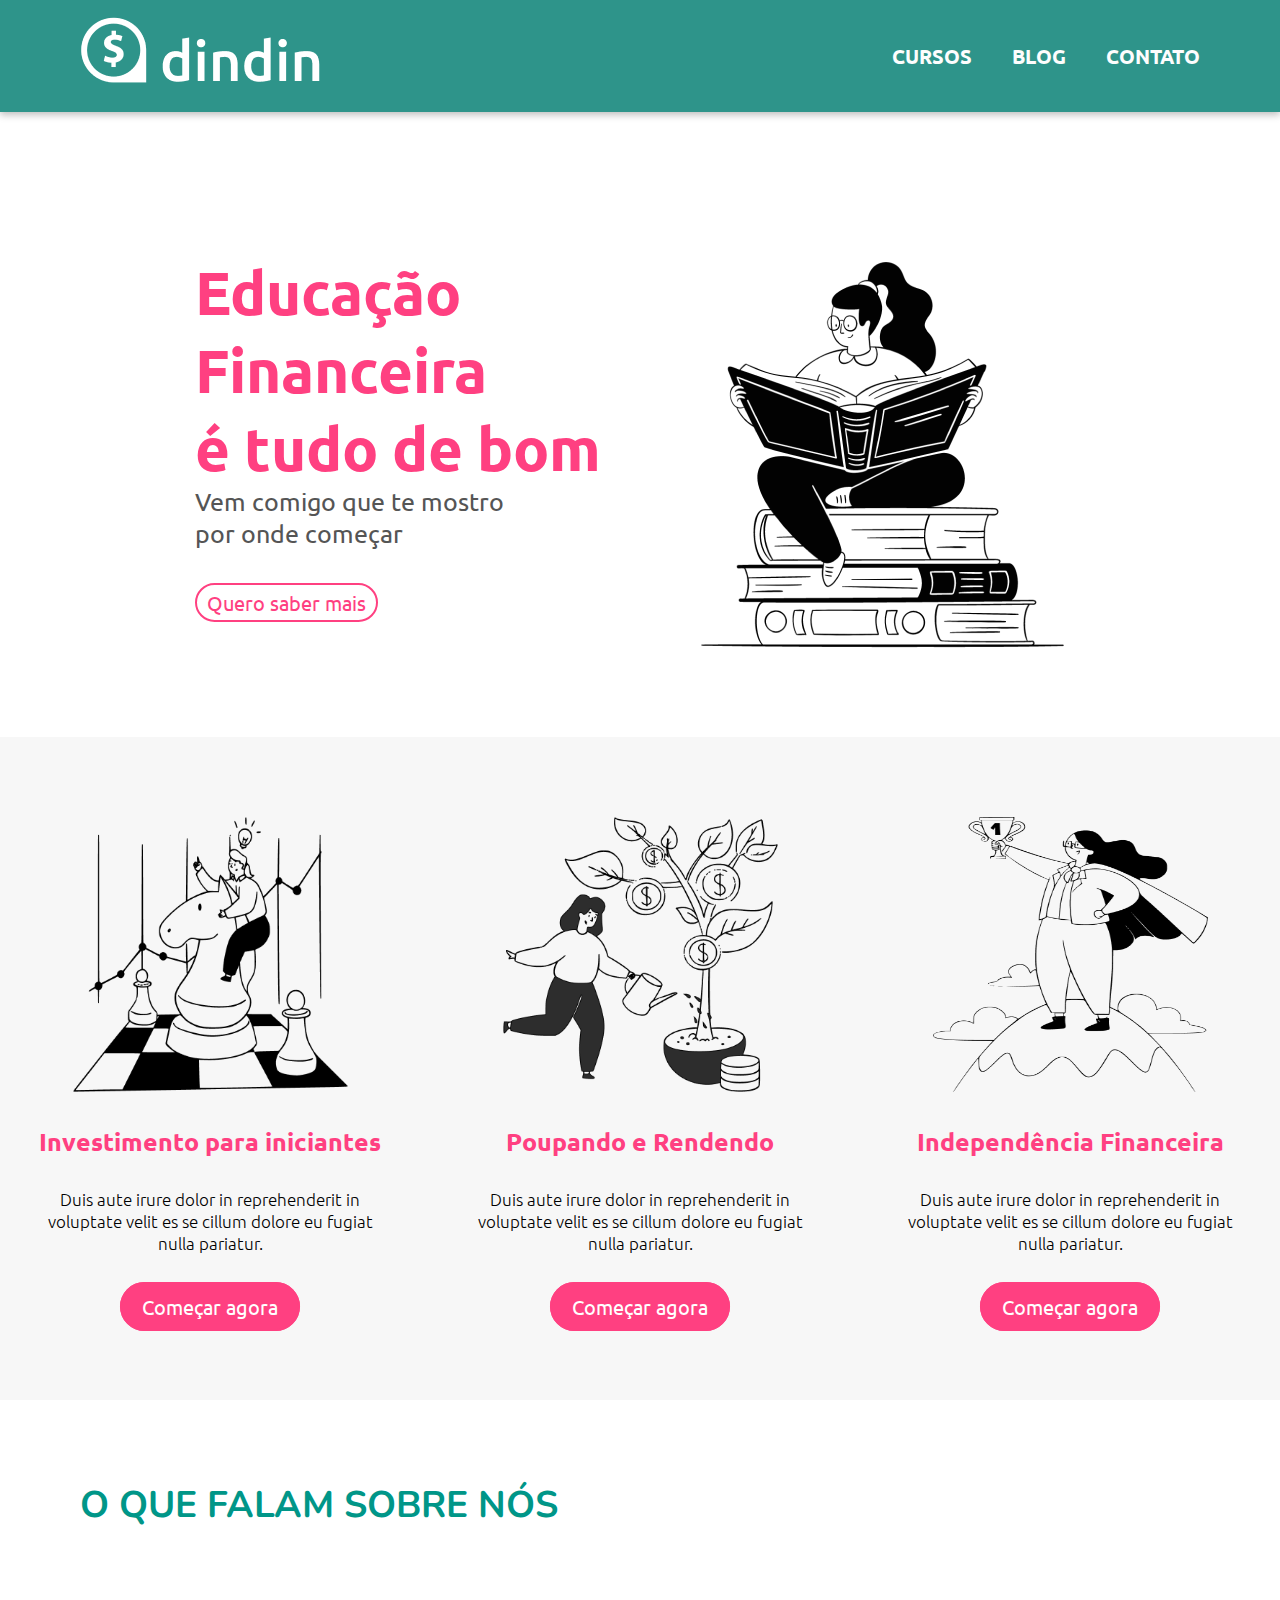
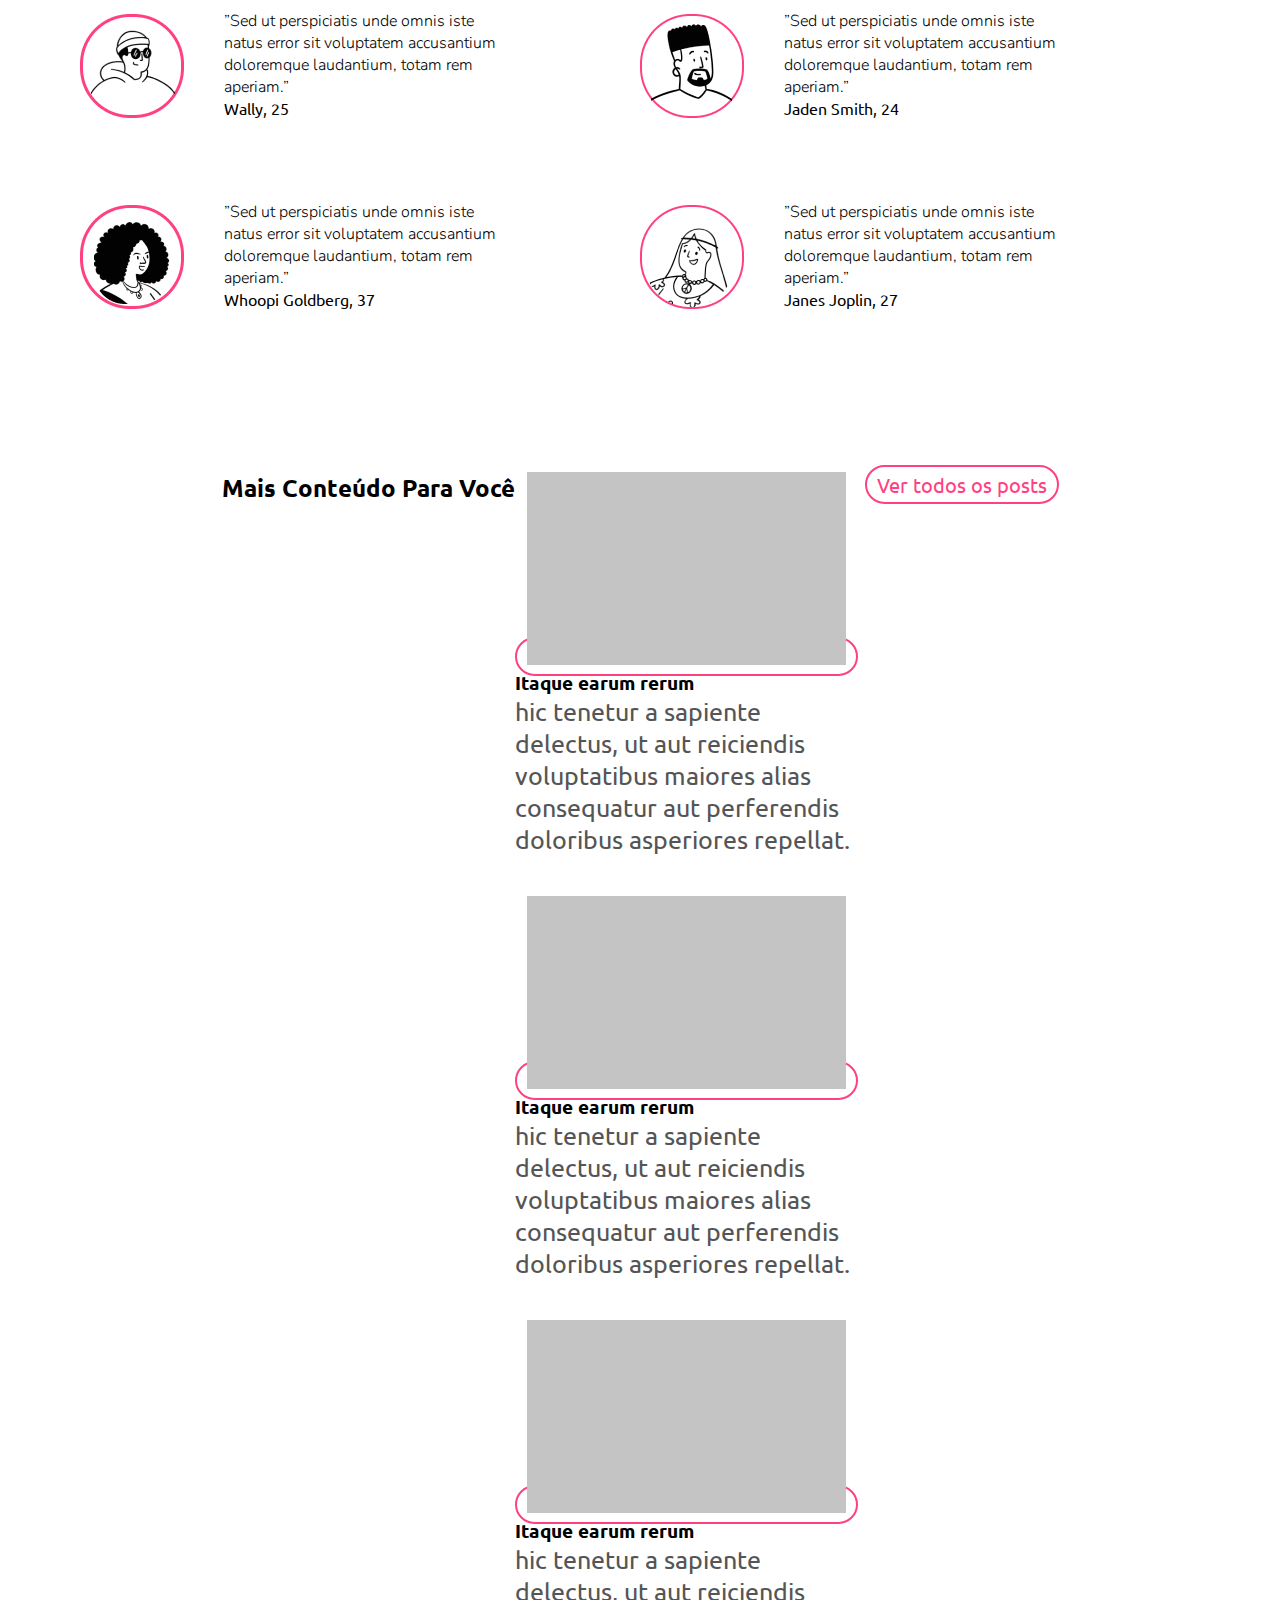
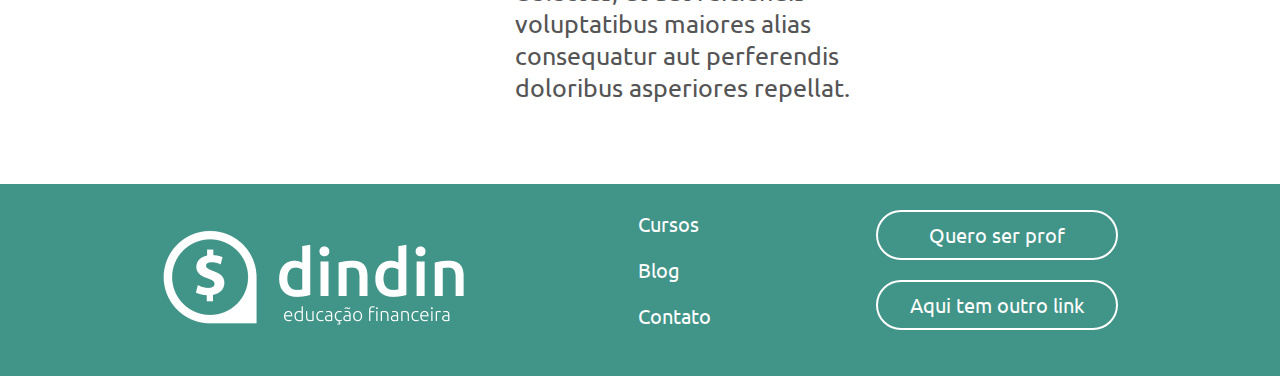
==== index.html @ 3af28dea "contatos feito sem responsividade" ====
<!DOCTYPE html>
<html lang="pt-BR">

<head>
  <meta charset="UTF-8">
  <meta http-equiv="X-UA-Compatible" content="IE=edge">
  <meta name="viewport" content="width=device-width, initial-scale=1.0">
  <link rel="stylesheet" href="/styles/style.css">
  <title>DINDIN</title>
</head>

<body>
  <header class="header-dindin">
    <div>
      <a href="index.html"><img class="logo" src="/images/logo-header.png" alt="DINDIN header logo" /></a>
    </div>

    <div>
      <nav class="navegacao">
        <a href="/cursos.html" class="nav-link">CURSOS</a>
        <a href="/blog.html" class="nav-link">BLOG</a>
        <a href="/contato.html" class="nav-link">CONTATO</a>
      </nav>
    </div>
  </header>

  <main class="wrapper-main">
    <section class="container">
      <div>
        <h1>Educação Financeira<br />é tudo de bom</h1>
        <p>Vem comigo que te mostro por onde começar</p>
        <a href="/cursos.html" class="button">Quero saber mais</a>
      </div>

      <img class="ilustra" src="/images/ilustra-blog.png" alt="Imagem do banner" />
    </section>

    <section class="comecar-agora">
      <div>
        <img src="/images/ilustra-poupando.png" alt="investimento para iniciantes">
        <h3>Investimento para iniciantes</h3>
        <p>Duis aute irure dolor in reprehenderit in voluptate velit es se cillum dolore eu fugiat nulla pariatur.</p>
        <a href="/curso.html" class="button">Começar agora</a>
      </div>
      <div>
        <img src="/images/ilustra-investimento.png" alt="poupando e rendendo">
        <h3>Poupando e Rendendo</h3>
        <p>Duis aute irure dolor in reprehenderit in voluptate velit es se cillum dolore eu fugiat nulla pariatur.</p>
        <a href="/curso.html" class="button">Começar agora</a>
      </div>
      <div>
        <img src="/images/ilustra-independencia.png" alt="independ~encia financeira">
        <h3>Independência Financeira</h3>
        <p>Duis aute irure dolor in reprehenderit in voluptate velit es se cillum dolore eu fugiat nulla pariatur.</p>
        <a href="/curso.html" class="button">Começar agora</a>
      </div>
    </section>

    <h2 class="referencias"> O Que Falam Sobre Nós </h2>
    <section class="about-us">
      <div>
        <div>
          <img src="/images/icon-wally.png" alt="ícone Wally">
          <p>”Sed ut perspiciatis unde omnis iste natus error sit voluptatem accusantium doloremque laudantium, totam rem aperiam.”<br> <strong>Wally, 25</strong> </p>
        </div>
        <div>
          <img src="/images/icon-whoopi.png" alt="ícone Whoopi">
          <p>”Sed ut perspiciatis unde omnis iste natus error sit voluptatem accusantium doloremque laudantium, totam rem aperiam.”<br> <strong>Whoopi Goldberg, 37</strong> </p>
        </div>
      </div>

      <div>
        <div>
          <img src="/images/icon-jaden.png" alt="ícone Jaden">
          <p>”Sed ut perspiciatis unde omnis iste natus error sit voluptatem accusantium doloremque laudantium, totam rem aperiam.”<br> <strong>Jaden Smith, 24</strong> </p>
        </div>
        <div>
          <img src="/images/icon-jane.png" alt="ícone Janes">
          <p>”Sed ut perspiciatis unde omnis iste natus error sit voluptatem accusantium doloremque laudantium, totam rem aperiam.”<br> <strong>Janes Joplin, 27</strong> </p>
        </div>
      </div>
    </section>

    <section class="container mais-conteudo">
      
      <h2 class="subtitulo">Mais Conteúdo Para Você</h2>
      
      <div class="sessao-final">
        <div>
          <a class="link" href="/post.html"><img class="image-link" src="/images/Rectangle-home.png" alt="Imagem"></a>
          <h3>Itaque earum rerum</h3>
          <p>hic tenetur a sapiente delectus, ut aut reiciendis voluptatibus maiores alias consequatur aut perferendis doloribus asperiores repellat.</p>
        </div>
        <div>
          <a class="link" href="/curso.html"><img class="image-link" src="/images/Rectangle-home.png" alt="Imagem"></a>
          <h3>Itaque earum rerum</h3>
          <p>hic tenetur a sapiente delectus, ut aut reiciendis voluptatibus maiores alias consequatur aut perferendis doloribus asperiores repellat.</p>
        </div>
        <div>
          <a class="link" href="/post.html"><img class="image-link" src="/images/Rectangle-home.png" alt="Imagem"></a>
          <h3>Itaque earum rerum</h3>
          <p>hic tenetur a sapiente delectus, ut aut reiciendis voluptatibus maiores alias consequatur aut perferendis doloribus asperiores repellat.</p>
        </div>
      </div>

      <div class="Todos-posts">
        <a href="/blog.html" class="button">Ver todos os posts</a>
      </div>

    </section>

  </main>

    <footer class="footer">
      <div>
        <a href="/index.html"><img src="/images/logo-footer.png" alt="Dindin logo footer" /></a>
      </div>

      <div>
        <ul class="nav-footer">
          <li class="nav-item"><a href="/cursos.html" class="nav-link">Cursos</a></li>
          <li class="nav-item"><a href="/blog.html" class="nav-link">Blog</a></li>
          <li class="nav-item"><a href="/contato.html" class="nav-link">Contato</a></li>
        </ul>
      </div>

      <div>
        <ul class="nav-footer">
          <li class="nav-item button"><a href="#" class="nav-link">Quero ser prof</a></li>
          <li class="nav-item button"><a href="#" class="nav-link">Aqui tem outro link</a></li>
        </ul>
      </div>
    </footer>

  </body>

</html>
---- styles/style.css ----
@import "/styles/home.css";
@import "/styles/cursos.css";
@import "/styles/curso.css";
@import "/styles/blog.css";
@import "/styles/post.css";
@import "/styles/contato.css";
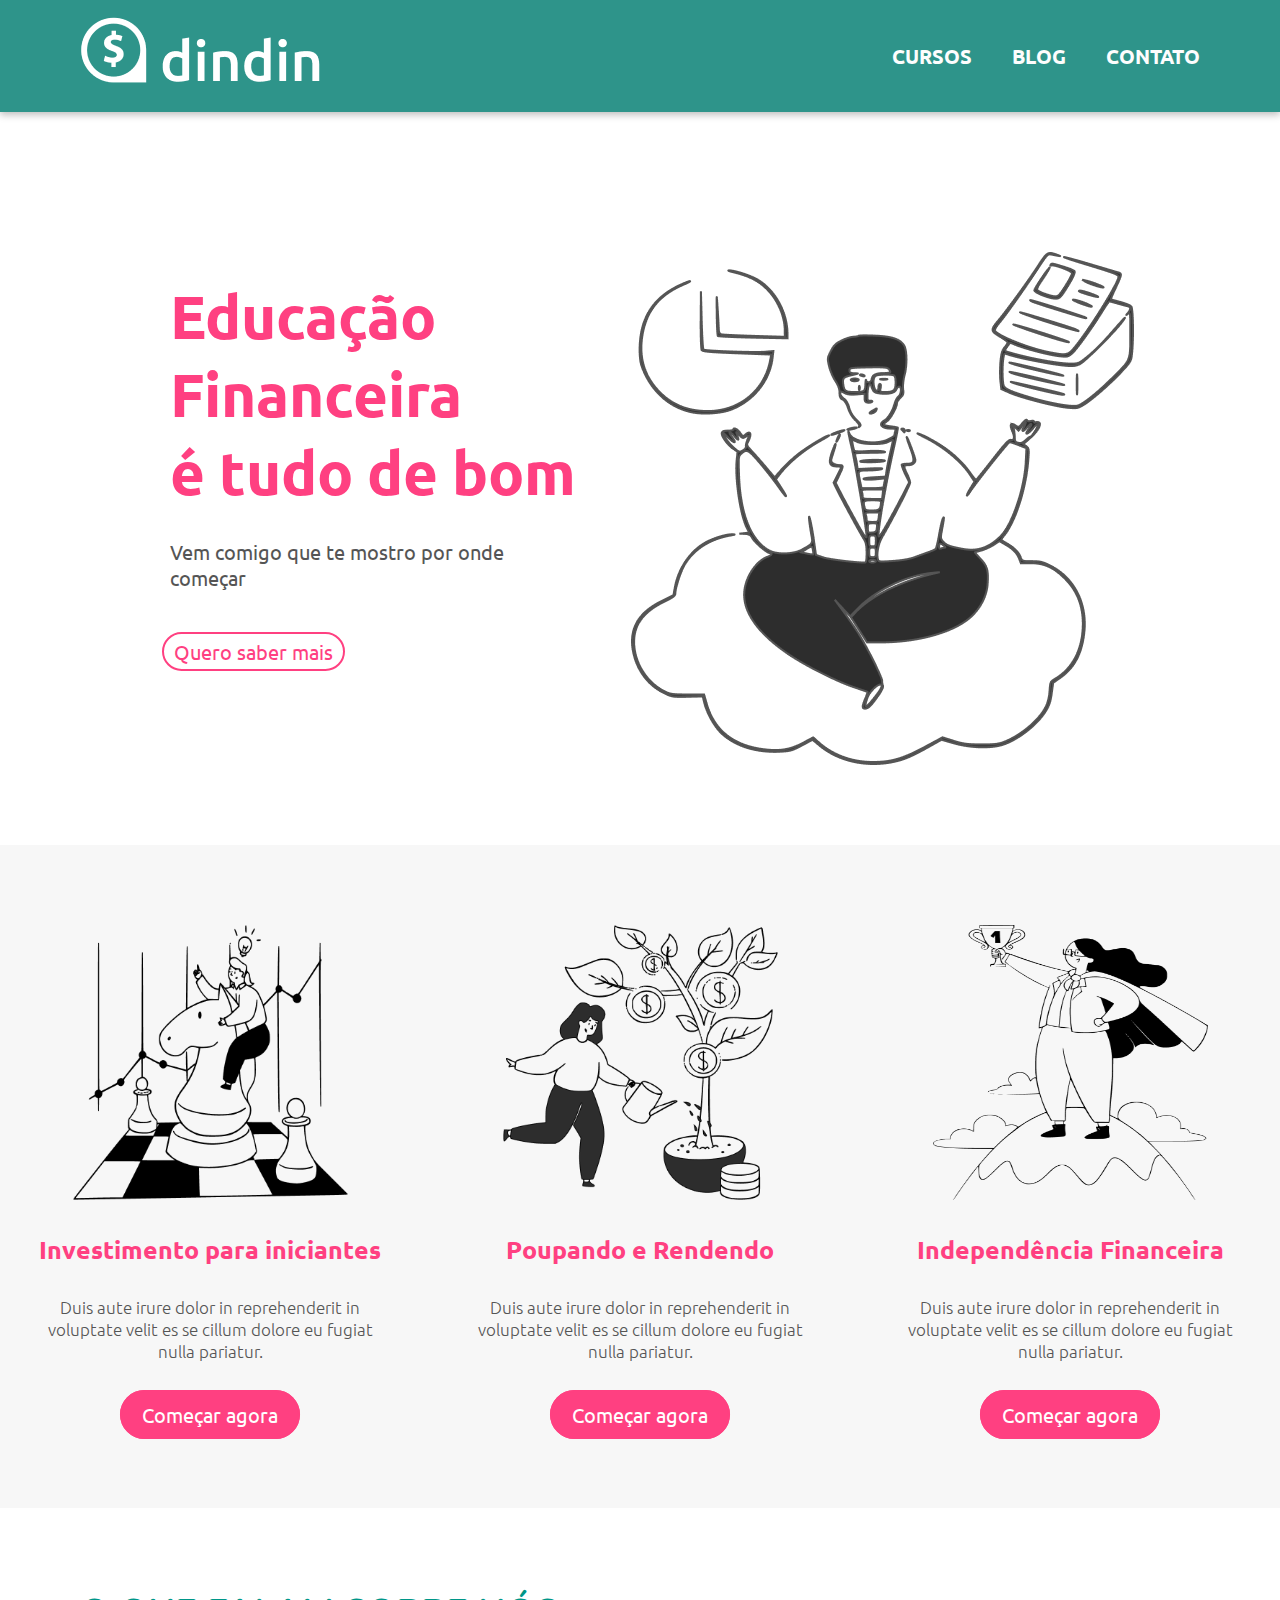
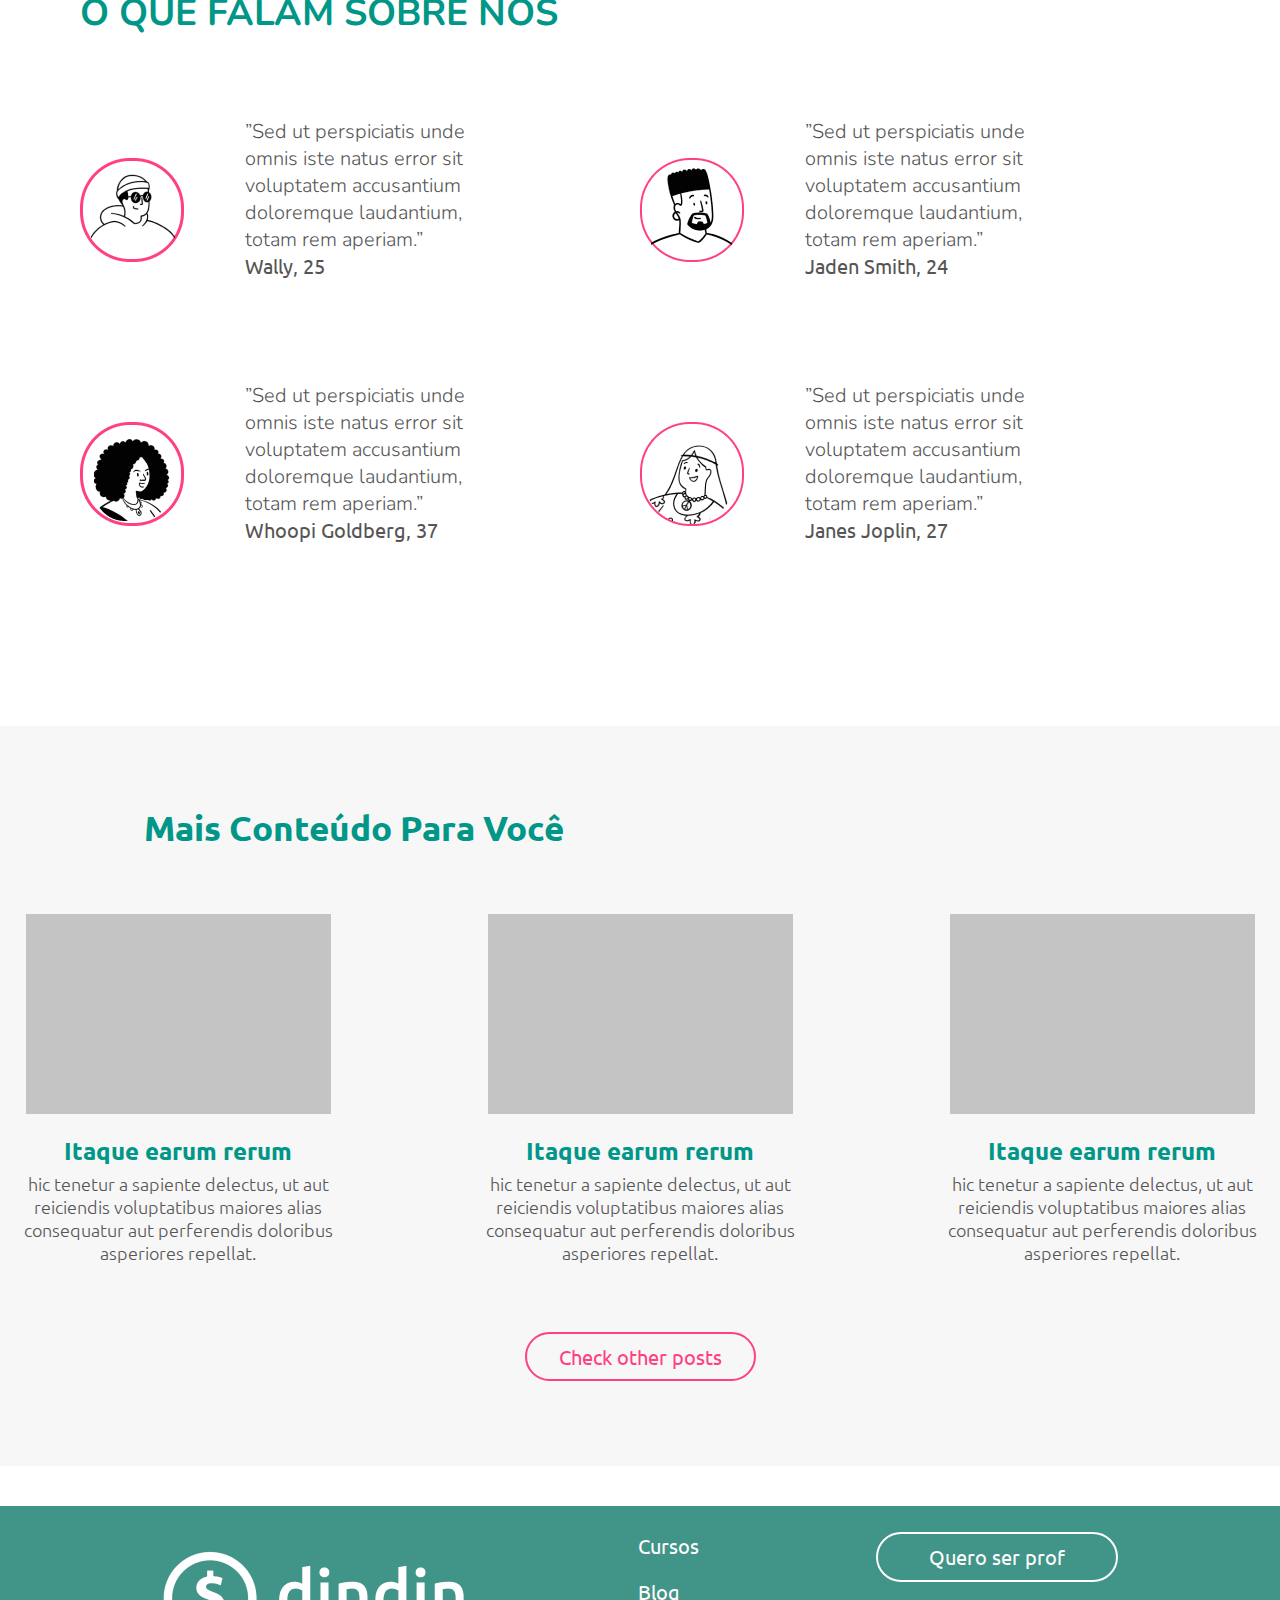
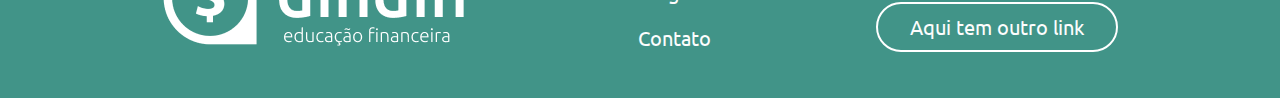
==== commit f8e8609c: "arquivo atualizado" ====
--- a/index.html
+++ b/index.html
@@ -6,7 +6,7 @@
   <meta http-equiv="X-UA-Compatible" content="IE=edge">
   <meta name="viewport" content="width=device-width, initial-scale=1.0">
   <link rel="stylesheet" href="/styles/style.css">
-  <title>DINDIN</title>
+  <title>DINDIN - Home</title>
 </head>
 
 <body>
@@ -24,7 +24,7 @@
     </div>
   </header>
 
-  <main class="wrapper-main">
+  <main class="principal">
     <section class="container">
       <div>
         <h1>Educação Financeira<br />é tudo de bom</h1>
@@ -32,7 +32,7 @@
         <a href="/cursos.html" class="button">Quero saber mais</a>
       </div>
 
-      <img class="ilustra" src="/images/ilustra-blog.png" alt="Imagem do banner" />
+      <img class="ilustra" src="/images/ilustra-banner.png" alt="Imagem do banner" />
     </section>
 
     <section class="comecar-agora">
@@ -81,35 +81,39 @@
       </div>
     </section>
 
-    <section class="container mais-conteudo">
-      
+    
+    <section class="conteudo-final">
       <h2 class="subtitulo">Mais Conteúdo Para Você</h2>
-      
       <div class="sessao-final">
-        <div>
-          <a class="link" href="/post.html"><img class="image-link" src="/images/Rectangle-home.png" alt="Imagem"></a>
-          <h3>Itaque earum rerum</h3>
-          <p>hic tenetur a sapiente delectus, ut aut reiciendis voluptatibus maiores alias consequatur aut perferendis doloribus asperiores repellat.</p>
-        </div>
-        <div>
-          <a class="link" href="/curso.html"><img class="image-link" src="/images/Rectangle-home.png" alt="Imagem"></a>
-          <h3>Itaque earum rerum</h3>
-          <p>hic tenetur a sapiente delectus, ut aut reiciendis voluptatibus maiores alias consequatur aut perferendis doloribus asperiores repellat.</p>
-        </div>
-        <div>
-          <a class="link" href="/post.html"><img class="image-link" src="/images/Rectangle-home.png" alt="Imagem"></a>
-          <h3>Itaque earum rerum</h3>
-          <p>hic tenetur a sapiente delectus, ut aut reiciendis voluptatibus maiores alias consequatur aut perferendis doloribus asperiores repellat.</p>
-        </div>
+          <div>
+              <a class="link-img" href="/blog.html"><img class="conteudo-img" src="/images/Rectangle-home.png" alt="Post"></a>
+              <h4>Itaque earum rerum</h4>
+              <p>hic tenetur a sapiente delectus, ut aut reiciendis voluptatibus maiores alias consequatur aut perferendis doloribus asperiores repellat.</p>
+              </p>
+          </div>
+
+          <div>
+              <a class="link-img" href="/post.html"><img class="conteudo-img" src="/images/Rectangle-home.png" alt="Post"></a>
+              <h4>Itaque earum rerum</h4>
+              <p>hic tenetur a sapiente delectus, ut aut reiciendis voluptatibus maiores alias consequatur aut perferendis doloribus asperiores repellat.</p>
+              </p>
+          </div>
+
+          <div>
+              <a class="link-img" href="/cursos.html"><img class="contenudo-img" src="/images/Rectangle-home.png" alt="Post"></a>
+              <h4>Itaque earum rerum</h4>
+              <p>hic tenetur a sapiente delectus, ut aut reiciendis voluptatibus maiores alias consequatur aut perferendis doloribus asperiores repellat.</p>
+              </p>
+          </div>
       </div>
 
-      <div class="Todos-posts">
-        <a href="/blog.html" class="button">Ver todos os posts</a>
+      <div id="button-posts">
+          <a href="blog.html" class="button" target="_blank">Check other posts</a>
       </div>
+  </section>
+ </main>
 
-    </section>
 
-  </main>
 
     <footer class="footer">
       <div>
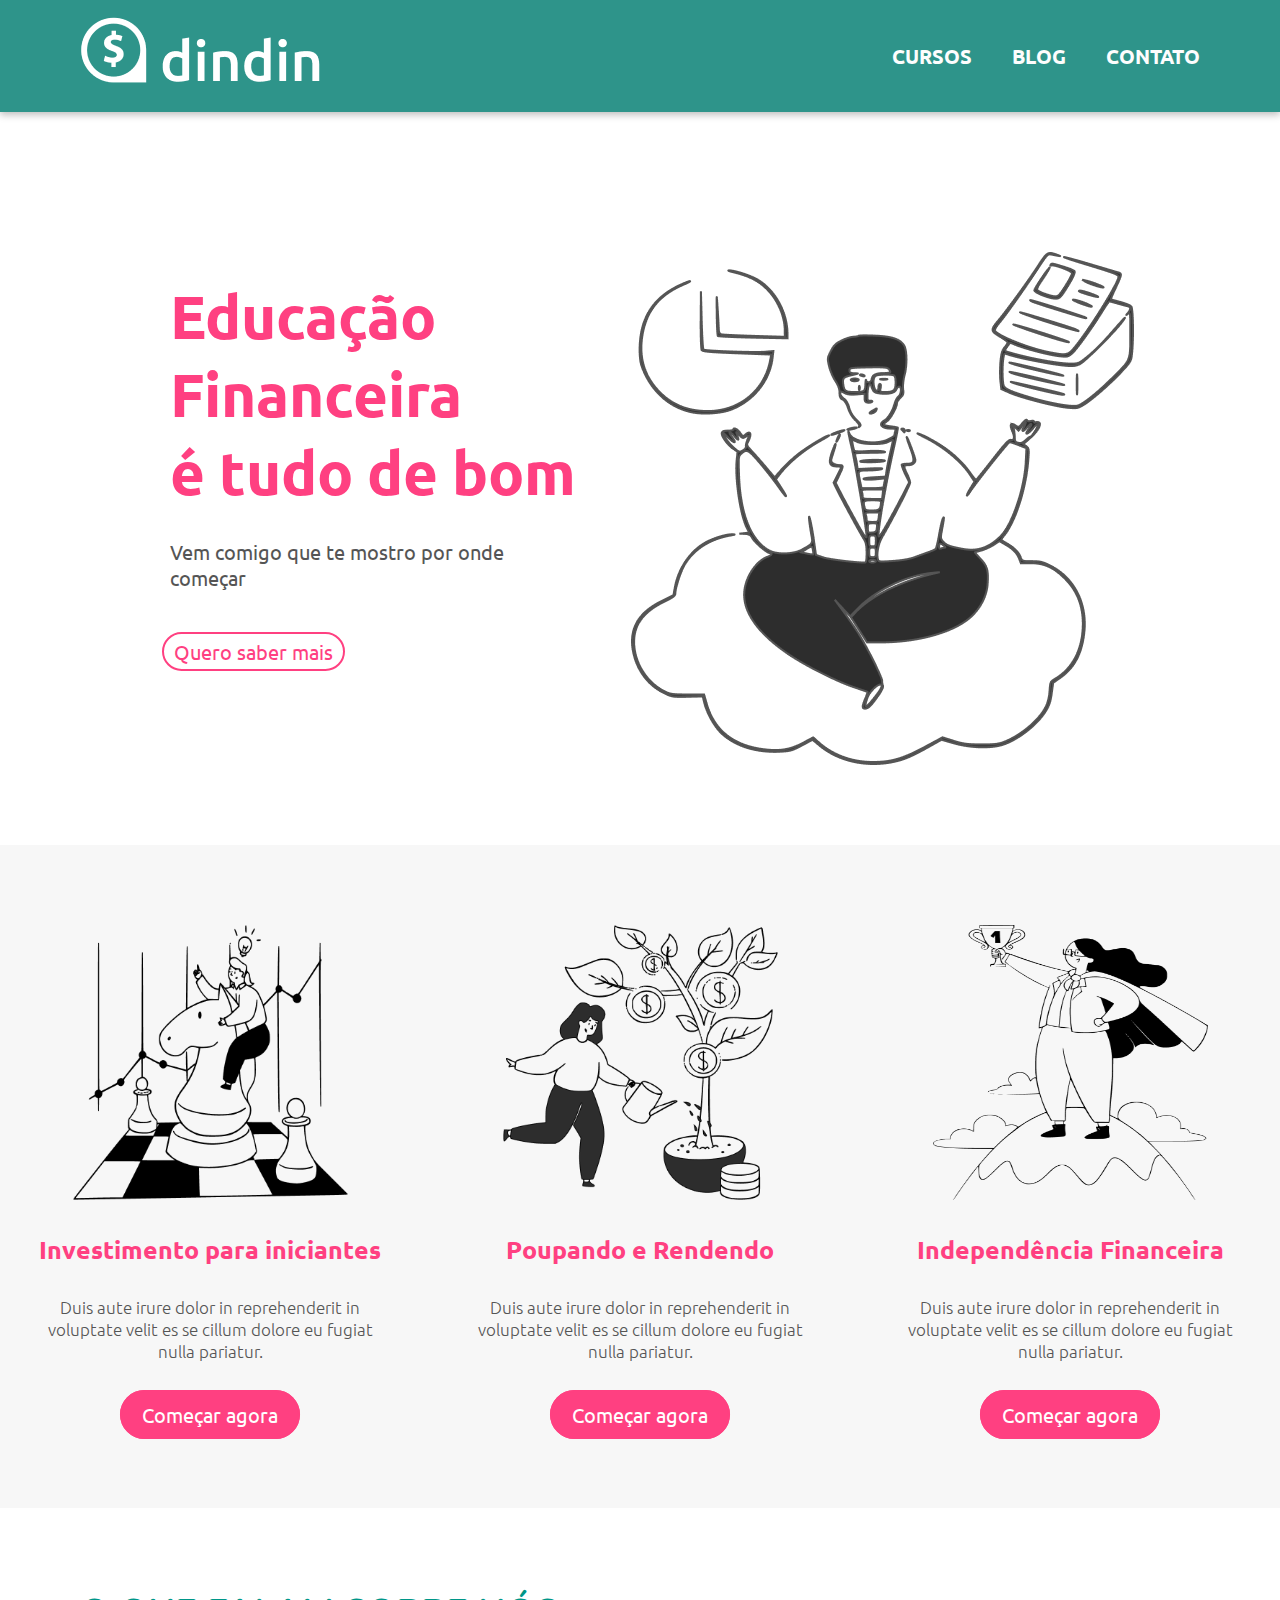
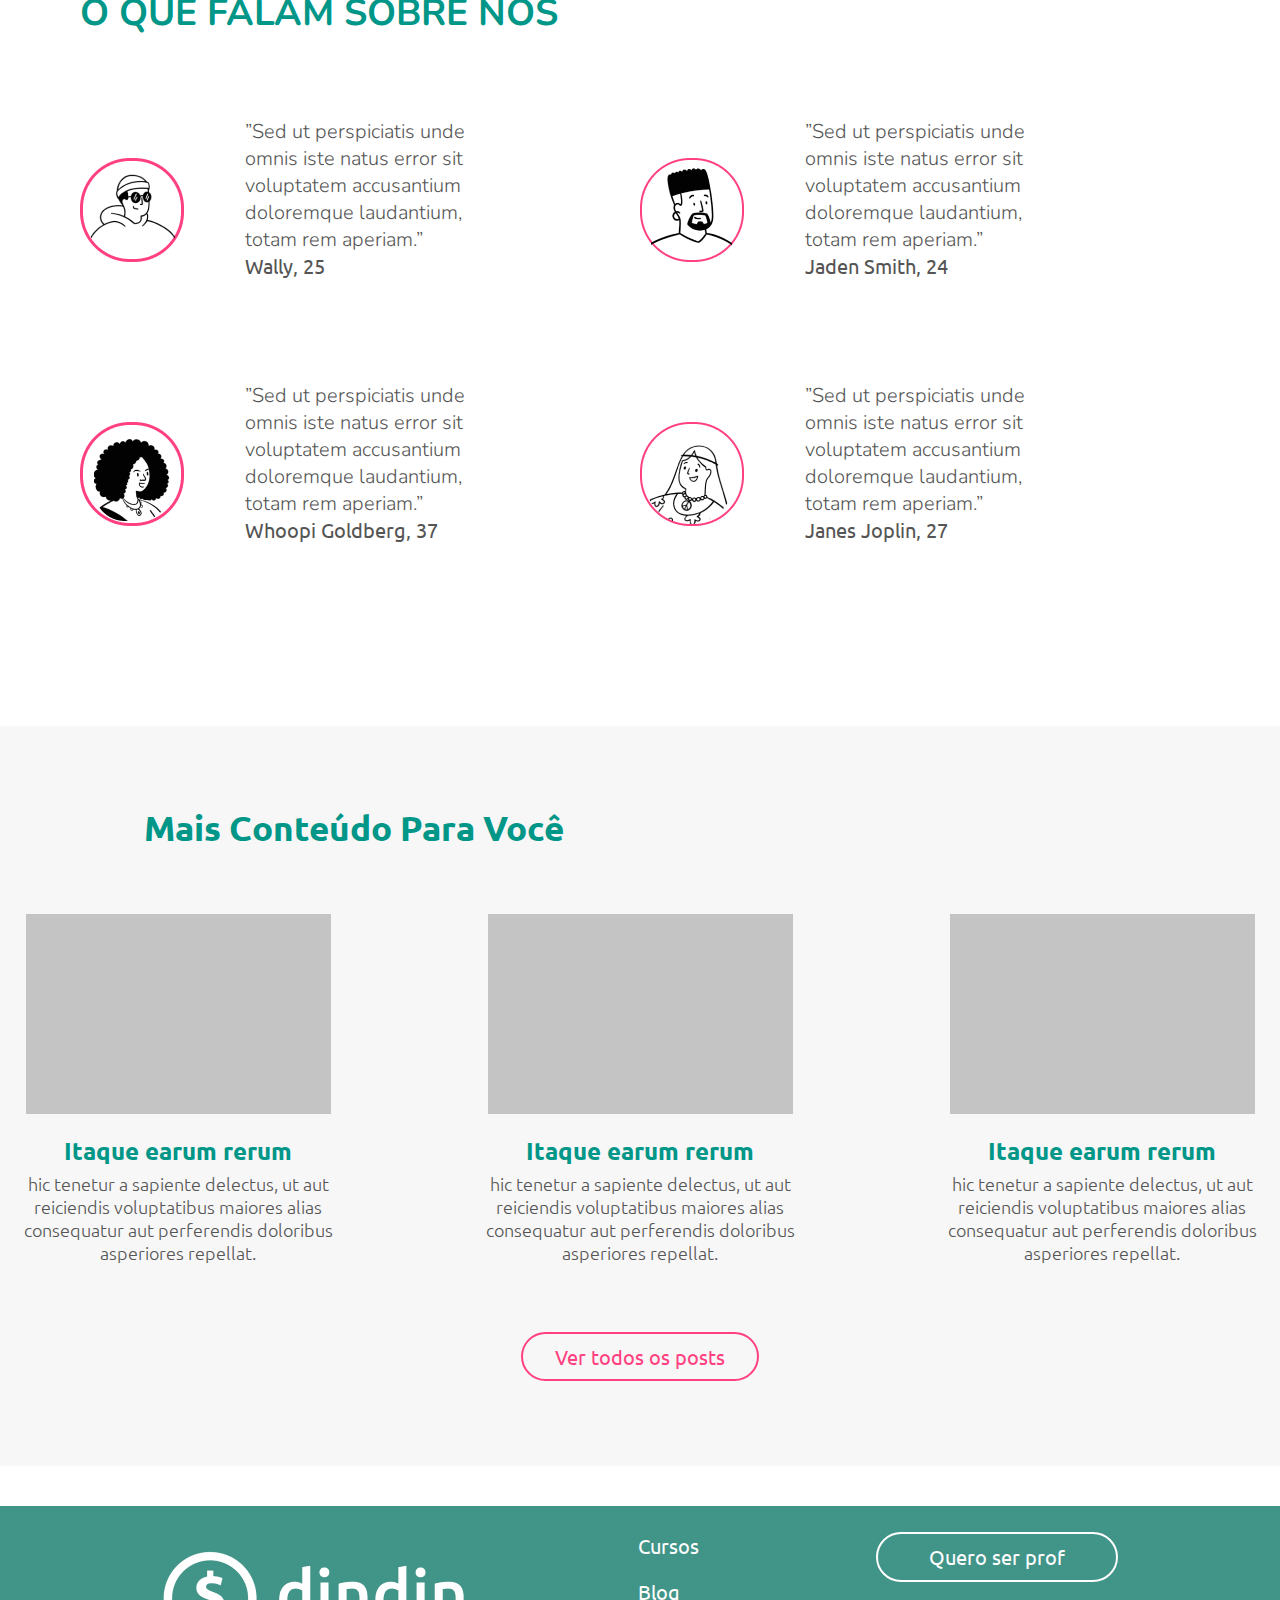
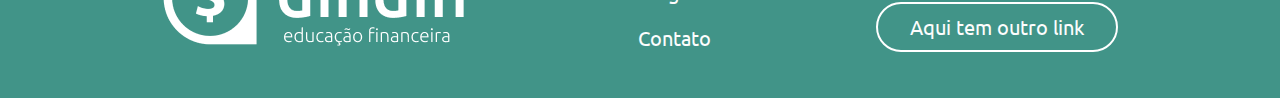
==== commit dfd29cde: "atualização responsividade" ====
--- a/index.html
+++ b/index.html
@@ -81,7 +81,6 @@
       </div>
     </section>
 
-    
     <section class="conteudo-final">
       <h2 class="subtitulo">Mais Conteúdo Para Você</h2>
       <div class="sessao-final">
@@ -108,23 +107,21 @@
       </div>
 
       <div id="button-posts">
-          <a href="blog.html" class="button" target="_blank">Check other posts</a>
+          <a href="blog.html" class="button" target="_blank">Ver todos os posts</a>
       </div>
   </section>
  </main>
 
-
-
-    <footer class="footer">
+  <footer class="footer">
       <div>
         <a href="/index.html"><img src="/images/logo-footer.png" alt="Dindin logo footer" /></a>
       </div>
 
       <div>
         <ul class="nav-footer">
-          <li class="nav-item"><a href="/cursos.html" class="nav-link">Cursos</a></li>
-          <li class="nav-item"><a href="/blog.html" class="nav-link">Blog</a></li>
-          <li class="nav-item"><a href="/contato.html" class="nav-link">Contato</a></li>
+          <li class="nav-item-link"><a href="/cursos.html" class="nav-link">Cursos</a></li>
+          <li class="nav-item-link"><a href="/blog.html" class="nav-link">Blog</a></li>
+          <li class="nav-item-link"><a href="/contato.html" class="nav-link">Contato</a></li>
         </ul>
       </div>
 
